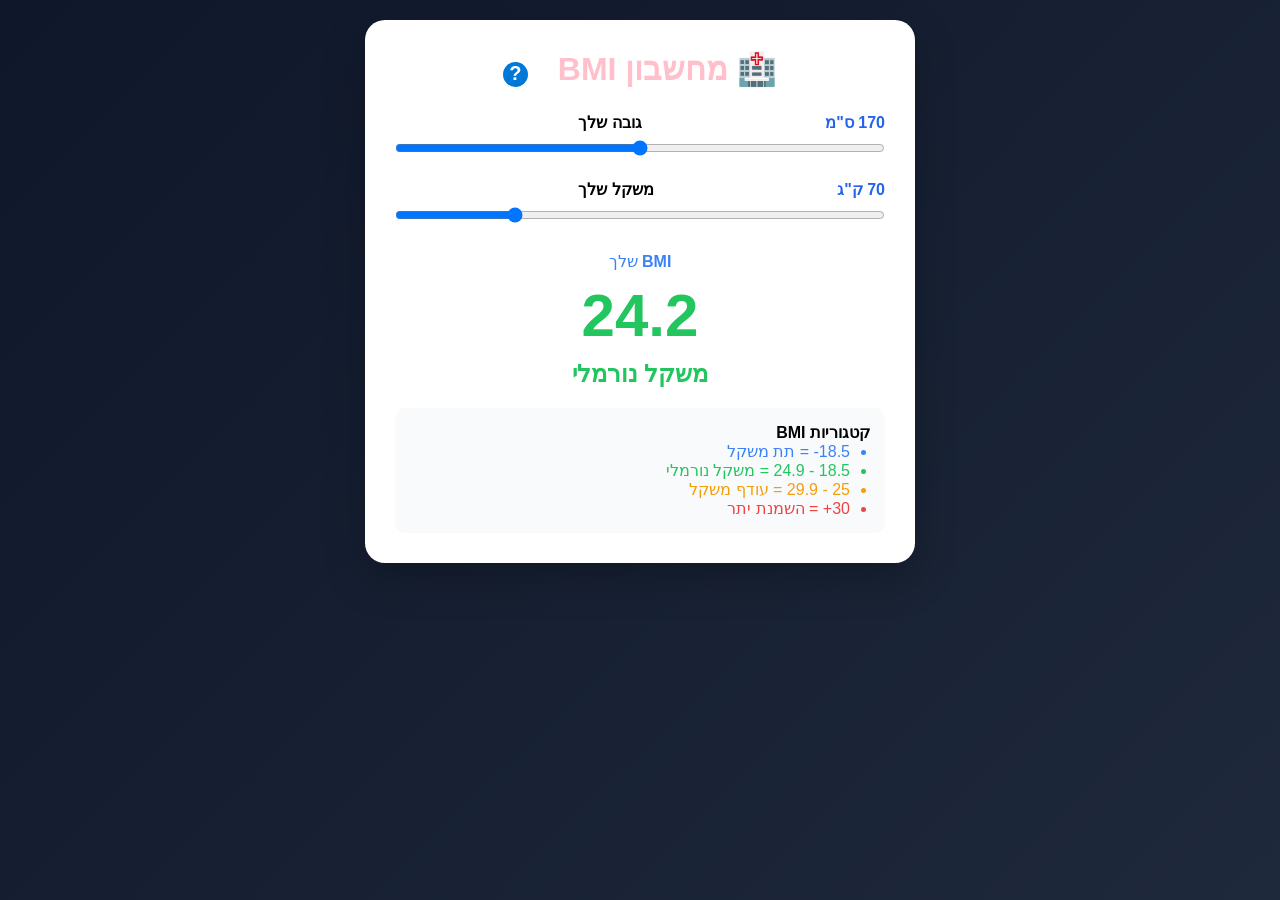
==== index.html @ 79034788 "Add tooltip" ====
<!DOCTYPE html>
<html lang="en">
<head>
<meta charset="UTF-8">
<meta name="viewport" content="width=device-width, initial-scale=1.0">
<title>מחשבון BMI</title>
<link rel="stylesheet" href="styles/bmi.css">

</head>
<body>
 
<div class="container">
    
    <h1 dir="rtl">🏥 מחשבון  BMI<span class="help-icon">?</span></h1>
    <div id="tooltip" class="tooltip" dir="rtl">
        מדד מסת הגוף (Body Mass Index) הוא המדד העולמי המקובל לקביעה האם המשקל תקין או לא. החישוב של ה־BMI הוא המשקל שלך (בקילוגרמים) חלקי הגובה שלך בריבוע (במטרים).
    </div>
    
    <!-- <div class="input-group" dir="rtl">
        <label>
            גיל
            <span class="range-value" id="ageValue">50</span>
        </label>
        <input type="range" id="age" min="30" max="99" value="50">
    </div> -->
    <div class="input-group">
        <label>
            גובה שלך
            <span class="range-value" id="heightValue" dir="rtl">170</span>
        </label>
        <input  type="range" id="height" min="120" max="220" value="170">
    </div>

    <div class="input-group">
        <label>
            משקל שלך
            <span class="range-value" id="weightValue" dir="rtl">70</span>
        </label>
        <input type="range" id="weight" min="30" max="200" value="70">
    </div>

    <div class="result">
        <div id="mybmi">שלך BMI</div>
        <div class="bmi-value" id="bmi">24.2</div>
        <div class="category" id="category">משקל נורמלי</div>
    </div>

    <!-- <div class="scale">
        <div class="scale-bar">
            <div class="pointer" id="pointer"></div>
        </div>

        <div class="legend">
            <span id="underweight">תת משקל</span>
            <span id="normal">משקל תקין</span>
            <span id="overweight">עודף משקל</span>
            <span id="obese">השמנת יתר</span>
        </div>
    </div> -->

    <div class="info" dir="rtl">
        <strong>קטגוריות BMI</strong>
        <ul>
            <li id="underweight">18.5- = תת משקל</li>
            <li id="normal">18.5 - 24.9 = משקל נורמלי</li>
            <li id="overweight">25 - 29.9 = עודף משקל</li>
            <li id="obese">30+ = השמנת יתר</li>
        </ul>
    </div>

</div>

<script src="scripts/bmi.js" ></script>
</body>
</html>
---- styles/bmi.css ----
*{
    margin:0;
    padding:0;
    box-sizing:border-box;
    font-family:'Segoe UI',sans-serif;
}
/* notes */
body{
    background:linear-gradient(135deg,#0f172a,#1e293b);
    min-height:100vh;
    display:flex;
    justify-content:center;
    align-items:self-start;
    padding:20px;
}

.container{
    /* margin-top: 20px; */
    width:100%;
    max-width:550px;
    background:#fff;
    border-radius:20px;
    padding:30px;
    box-shadow:0 15px 40px rgba(0,0,0,.25);
}

h1{
    margin-bottom: 130px;
    text-align:center;
    margin-bottom:25px;
    color:pink;
}
.help-icon{
    margin-right: 30px;
    margin-top: 10px;
    display:inline-block;
    width:25px;
    height:25px;
    /* padding-top: 5px; */
    border-radius:50%;
    background:#0078d7;
    color:white;
    text-align:center;
    cursor:pointer;
    font-size:20px;
}
.tooltip{
    display:none;
    position:absolute;
    background:#333;
    color:white;
    padding:10px;
    border-radius:6px;
    max-width:250px;
    text-align: right;
}
#mybmi{
    color: #3b82f6;
    font-weight: 550;
}
.input-group{
    margin-bottom:20px;
}

label{
    display:block;
    margin-bottom:8px;
    font-weight:600;
    text-align: center;
    color: black;
}

.range-value{
    float:right;
    color:#2563eb;
}

input[type=range]{
    width:100%;
    cursor:pointer;
}

.result{
    text-align:center;
    margin-top:25px;
}

.bmi-value{
    font-size:60px;
    font-weight:bold;
    margin:10px 0;
}

.category{
    font-size:24px;
    font-weight:bold;
}

.scale{
    margin-top:30px;
}

.scale-bar{
    height:25px;
    border-radius:30px;
    background:
    linear-gradient(
        to right,
        #3b82f6 0%,
        #3b82f6 35%,
        #22c55e 18.5%,
        #22c55e 50%,
        #f59e0b 50%,
        #f59e0b 30%,
        #ef4444 75%,
        #ef4444 100%
    );
    position:relative;
}

.pointer{
    position:absolute;
    top:-8px;
    width:10px;
    height:40px;
    background:#111827;
    border-radius:5px;
    transition:.3s;
}

.legend{
    display:flex;
    justify-content:space-evenly;
    font-size:12px;
    margin-top:8px;
      
}
#underweight {
    color: #3b82f6;
}
#normal{
    color: #22c55e;
}
#overweight{
    color: #f59e0b;
}

#obese{
    color: #ef4444;
}
.info{
    margin-top:20px;
    background:#f8fafc;
    padding:15px;
    border-radius:10px;
}

.info ul{
    padding-right:20px;
}

@media(max-width:600px){
    .container {
        /* width: 95%; */
        background: #111827;
    }
    .bmi-value{
        font-size:45px;
    }
    label{
        color: white;
    } 
}
@media(max-width:331px){
    .container {
        /* width: 95%; */
        background: #111827;
    }
    .bmi-value{
        font-size:45px;
    }
    label{
        color: white;
    } 
    h1{
        font-size: 20px;
    }
}
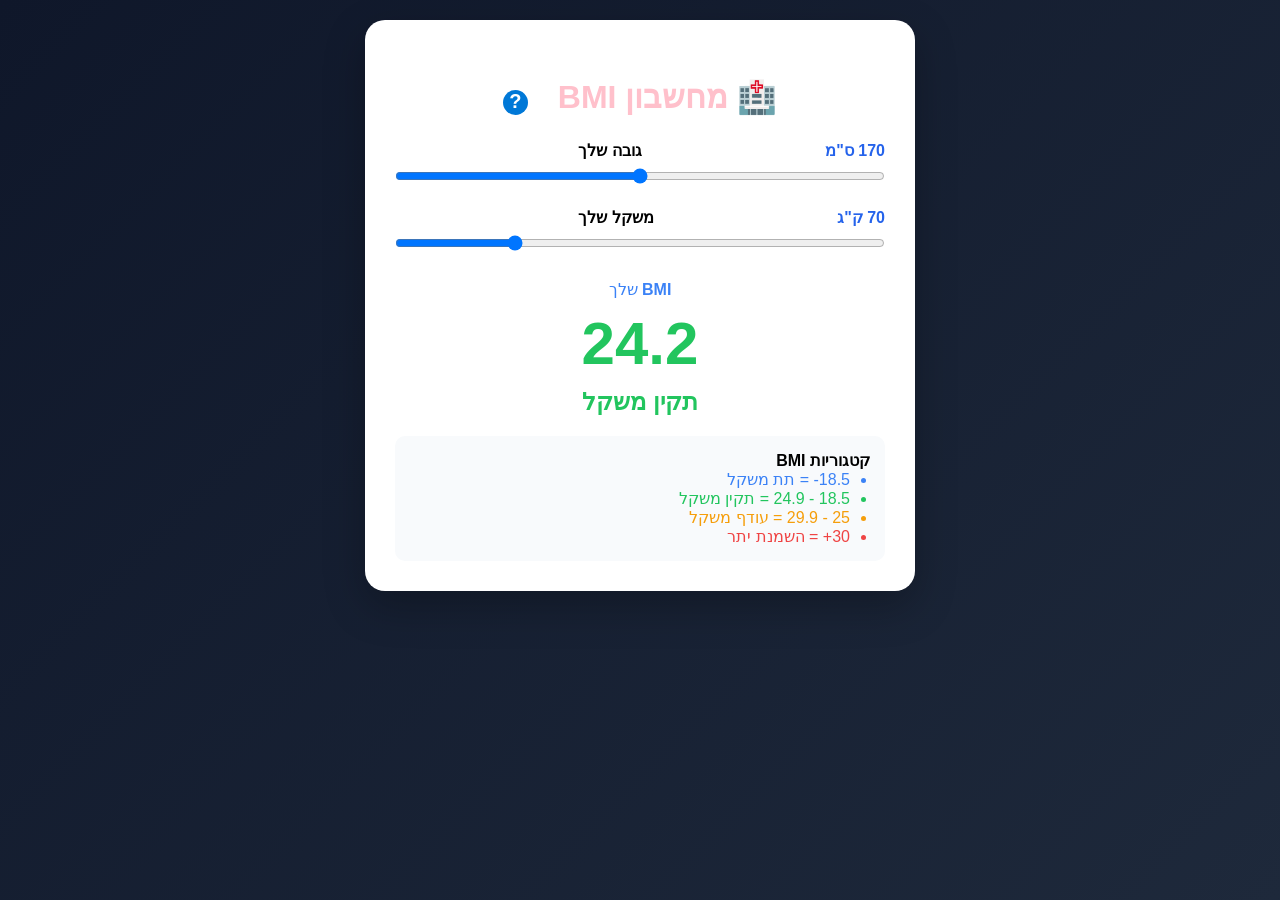
==== commit 0cbc1433: "Update" ====
--- a/index.html
+++ b/index.html
@@ -11,10 +11,23 @@
  
 <div class="container">
     
-    <h1 dir="rtl">🏥 מחשבון  BMI<span class="help-icon">?</span></h1>
-    <div id="tooltip" class="tooltip" dir="rtl">
+    <h1 dir="rtl">🏥 מחשבון  BMI<span class="help-icon" onclick="openHelp()">?</span></h1>
+    <div class="modal" id="helpModal">
+
+    <div class="modal-content">
+
+        <span class="close" onclick="closeHelp()">&times;</span>
+        <br><br>
+         מדד מסת הגוף (Body Mass Index) הוא המדד העולמי המקובל לקביעה האם המשקל תקין או לא. החישוב של ה־BMI הוא המשקל שלך (בקילוגרמים) חלקי הגובה שלך בריבוע (במטרים).
+
+        <!-- <button onclick="closeHelp()">Close</button> -->
+
+    </div>
+
+</div>
+    <!-- <div id="tooltip" class="tooltip" dir="rtl">
         מדד מסת הגוף (Body Mass Index) הוא המדד העולמי המקובל לקביעה האם המשקל תקין או לא. החישוב של ה־BMI הוא המשקל שלך (בקילוגרמים) חלקי הגובה שלך בריבוע (במטרים).
-    </div>
+    </div> -->
     
     <!-- <div class="input-group" dir="rtl">
         <label>
@@ -42,7 +55,7 @@
     <div class="result">
         <div id="mybmi">שלך BMI</div>
         <div class="bmi-value" id="bmi">24.2</div>
-        <div class="category" id="category">משקל נורמלי</div>
+        <div class="category" id="category">משקל תקין</div>
     </div>
 
     <!-- <div class="scale">
@@ -62,7 +75,7 @@
         <strong>קטגוריות BMI</strong>
         <ul>
             <li id="underweight">18.5- = תת משקל</li>
-            <li id="normal">18.5 - 24.9 = משקל נורמלי</li>
+            <li id="normal">18.5 - 24.9 = תקין משקל</li>
             <li id="overweight">25 - 29.9 = עודף משקל</li>
             <li id="obese">30+ = השמנת יתר</li>
         </ul>
--- a/styles/bmi.css
+++ b/styles/bmi.css
@@ -30,9 +30,12 @@
     margin-bottom:25px;
     color:pink;
 }
+
+/* Online help */
+
 .help-icon{
     margin-right: 30px;
-    margin-top: 10px;
+    margin-top: 40px;
     display:inline-block;
     width:25px;
     height:25px;
@@ -44,7 +47,7 @@
     cursor:pointer;
     font-size:20px;
 }
-.tooltip{
+/* .tooltip{s
     display:none;
     position:absolute;
     background:#333;
@@ -53,6 +56,58 @@
     border-radius:6px;
     max-width:250px;
     text-align: right;
+} */
+.help-btn{
+    padding:10px 20px;
+    cursor:pointer;
+}
+
+.modal{
+    max-width:250px;
+    display:none;
+    position:relative;
+    left:0;
+    top:0;
+    /* width:100%;
+    height:100%; */
+    background:rgba(0,0,0,.6);
+    z-index:9999;
+}
+
+.modal-content{
+    /* margin-top: 10px; */
+    direction: rtl;
+    background:rgba(0,0,0,.6);
+    color: white;
+    width:100%;
+    max-width:250px;
+    margin:50px auto;
+    padding:15px;
+    padding-top: 5px;
+    border-radius:8px;
+    position:relative;
+    text-align: right;
+    animation:fadeIn .3s;
+}
+
+.close{
+    /* margin-bottom: 5px; */
+    position:absolute;
+    left:15px;
+    padding-top: 0;
+    /* top:10px; */
+    font-size:30px;
+    cursor:pointer;
+    color:#777;
+}
+
+.close:hover{
+    color:red;
+}
+
+@keyframes fadeIn{
+    from{opacity:0;transform:translateY(-20px);}
+    to{opacity:1;transform:translateY(0);}
 }
 #mybmi{
     color: #3b82f6;
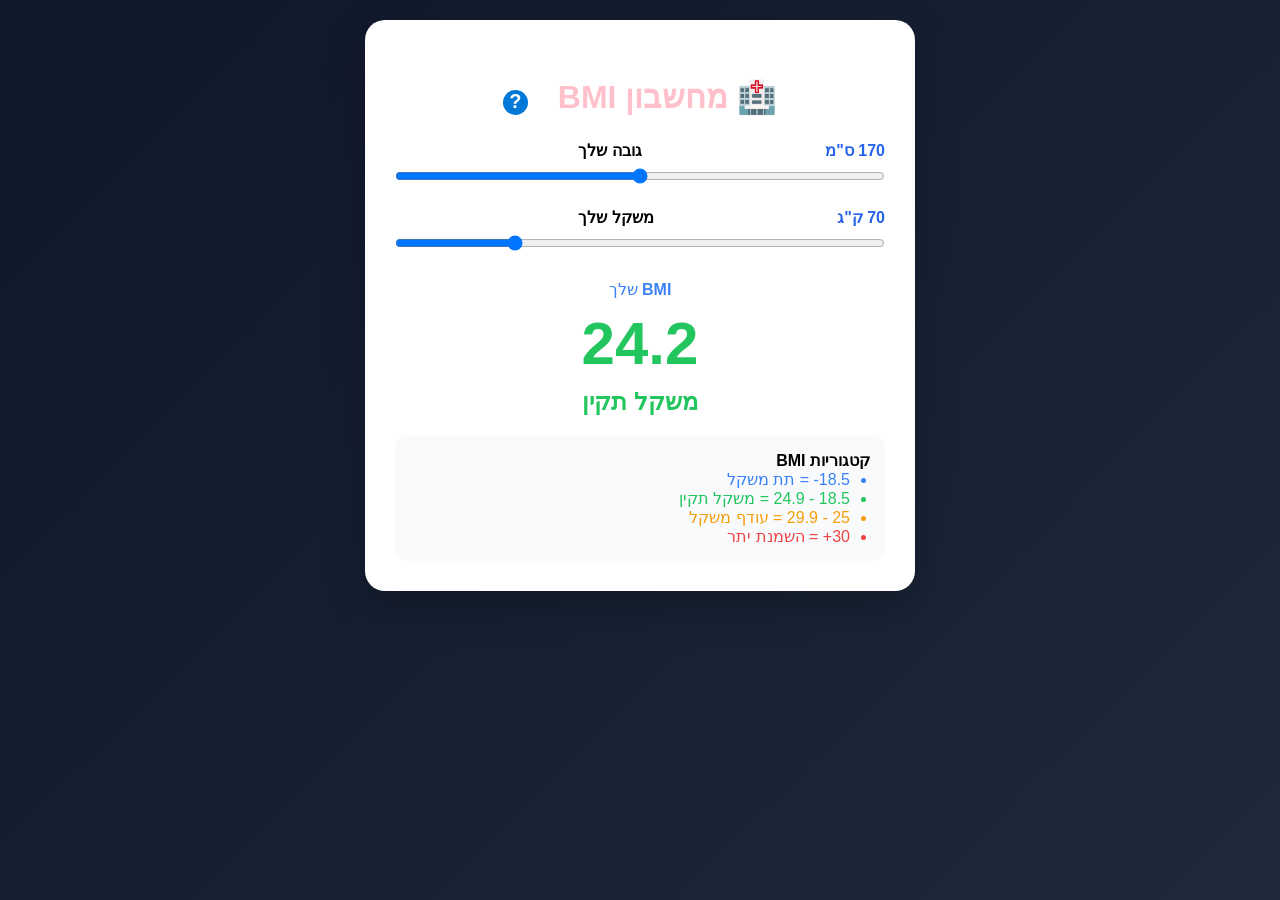
==== commit 44fc51ae: "Update" ====
--- a/index.html
+++ b/index.html
@@ -75,7 +75,7 @@
         <strong>קטגוריות BMI</strong>
         <ul>
             <li id="underweight">18.5- = תת משקל</li>
-            <li id="normal">18.5 - 24.9 = תקין משקל</li>
+            <li id="normal">18.5 - 24.9 = משקל תקין</li>
             <li id="overweight">25 - 29.9 = עודף משקל</li>
             <li id="obese">30+ = השמנת יתר</li>
         </ul>
--- a/styles/bmi.css
+++ b/styles/bmi.css
@@ -63,6 +63,7 @@
 }
 
 .modal{
+    margin-top: -40px;
     max-width:250px;
     display:none;
     position:relative;
@@ -85,7 +86,7 @@
     padding:15px;
     padding-top: 5px;
     border-radius:8px;
-    position:relative;
+    /* position:relative; */
     text-align: right;
     animation:fadeIn .3s;
 }
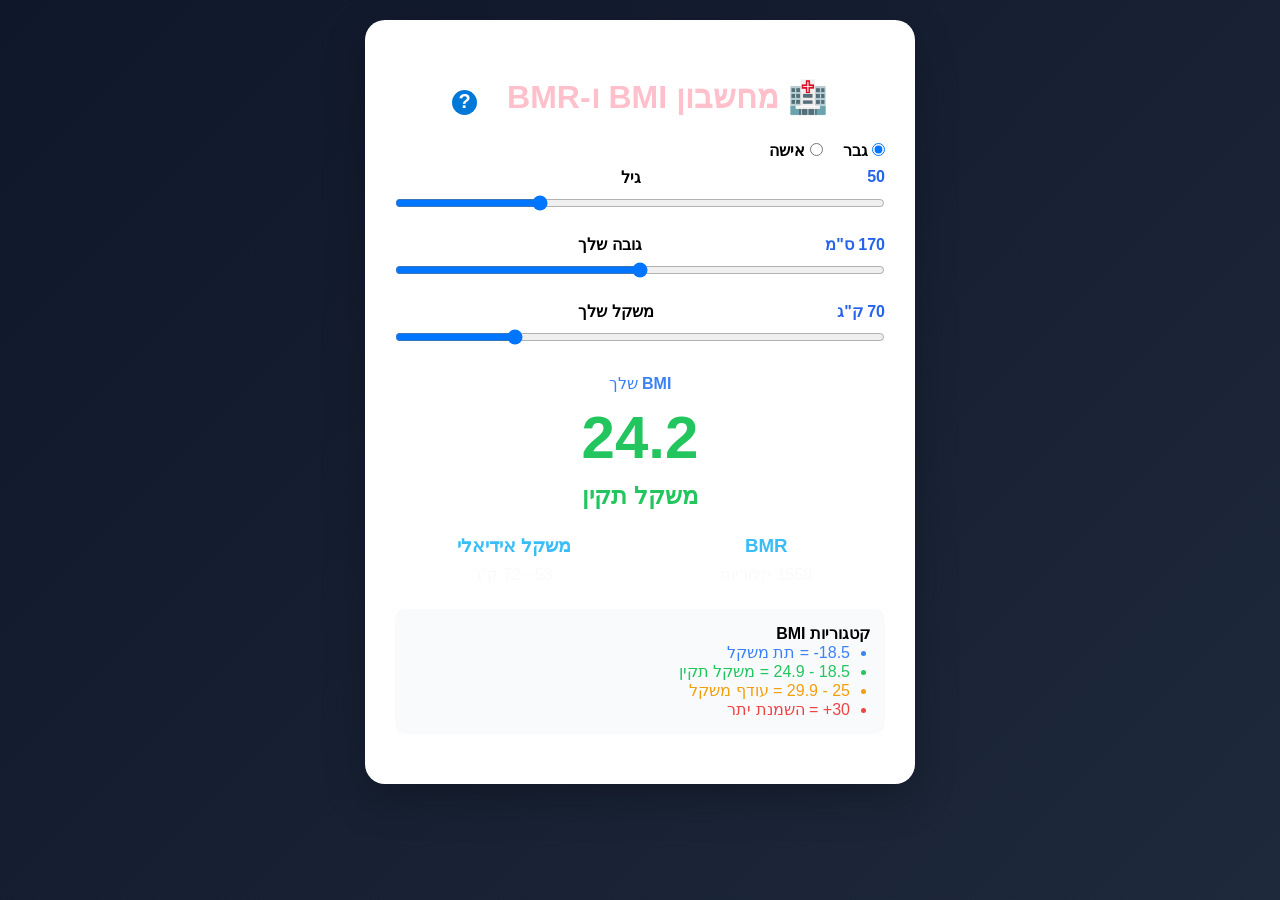
==== commit 3f5f80a1: "Update" ====
--- a/index.html
+++ b/index.html
@@ -4,38 +4,54 @@
 <meta charset="UTF-8">
 <meta name="viewport" content="width=device-width, initial-scale=1.0">
 <title>מחשבון BMI</title>
-<link rel="stylesheet" href="styles/bmi.css">
+<link rel="stylesheet" href="styles/bmi1.css">
 
 </head>
 <body>
  
 <div class="container">
     
-    <h1 dir="rtl">🏥 מחשבון  BMI<span class="help-icon" onclick="openHelp()">?</span></h1>
+    <h1 dir="rtl">🏥 מחשבון  BMI ו-BMR<span class="help-icon" onclick="openHelp()">?</span></h1>
     <div class="modal" id="helpModal">
 
-    <div class="modal-content">
+        <div class="modal-content">
 
-        <span class="close" onclick="closeHelp()">&times;</span>
-        <br><br>
-         מדד מסת הגוף (Body Mass Index) הוא המדד העולמי המקובל לקביעה האם המשקל תקין או לא. החישוב של ה־BMI הוא המשקל שלך (בקילוגרמים) חלקי הגובה שלך בריבוע (במטרים).
+            <span class="close" onclick="closeHelp()">&times;</span>
+            <br><br>
+            BMI - מדד מסת הגוף (Body Mass Index) הוא המדד העולמי המקובל לקביעה האם המשקל תקין או לא. החישוב של ה־BMI הוא המשקל שלך (בקילוגרמים) חלקי הגובה שלך בריבוע (במטרים).
+            <br><br>
+             מדד BMR בודק את קצב חילוף החומרים הבסיסי – Basal Metabolic Rate. מה הכוונה? כמה אנרגיה הגוף שלנו צורך במנוחה לצורך קיום פעילות חיונית כמו נשימה, פעילות עצבית, פעילות מערכת הלב ועוד. המדד הינו כללי ואינו לוקח בחשבון גיל, הרכב גוף, מצבים בריאותיים שונים, הסטורית המשקל ועוד. לקבלת מידע מדויק של מדד BMR ניתן לפנות למכונים המבצעים בדיקות במכשור מקצועי.
 
-        <!-- <button onclick="closeHelp()">Close</button> -->
+            <!-- <button onclick="closeHelp()">Close</button> -->
 
+        </div>
     </div>
-
-</div>
+    
     <!-- <div id="tooltip" class="tooltip" dir="rtl">
         מדד מסת הגוף (Body Mass Index) הוא המדד העולמי המקובל לקביעה האם המשקל תקין או לא. החישוב של ה־BMI הוא המשקל שלך (בקילוגרמים) חלקי הגובה שלך בריבוע (במטרים).
     </div> -->
-    
-    <!-- <div class="input-group" dir="rtl">
+<div class="input-group">
+    <!-- <label>Gender</label> -->
+
+    <div class="gender" id="gender">
+    <label>
+    <input type="radio" name="gender" value="גבר" checked onchange="onGenderChange(event)">
+    גבר
+    </label>
+
+    <label>
+    <input type="radio" name="gender" value="אישה"  onchange="onGenderChange(event)">
+    אישה
+    </label>
+</div>
+    <div class="input-group">
+        
         <label>
             גיל
-            <span class="range-value" id="ageValue">50</span>
+            <span class="range-value" id="ageValue" dir="rtl">50</span>
         </label>
         <input type="range" id="age" min="30" max="99" value="50">
-    </div> -->
+    </div>
     <div class="input-group">
         <label>
             גובה שלך
@@ -56,6 +72,15 @@
         <div id="mybmi">שלך BMI</div>
         <div class="bmi-value" id="bmi">24.2</div>
         <div class="category" id="category">משקל תקין</div>
+        <div class="stats">
+            <div class="box">
+            <h3>BMR</h3>
+            <div id="bmr"></div>
+            </div>
+            <div class="box">
+            <h3>משקל אידיאלי</h3>
+            <div id="ideal"></div>
+        </div>
     </div>
 
     <!-- <div class="scale">
@@ -79,10 +104,19 @@
             <li id="overweight">25 - 29.9 = עודף משקל</li>
             <li id="obese">30+ = השמנת יתר</li>
         </ul>
+        <!-- <div class="box">
+          <strong>BMR</strong>
+          <div id="bmr"></div>
+        </div>
+
+        <div class="box">
+           <strong>משקל מומלץ</strong>
+           <div id="ideal"></div>
+       </div> -->
     </div>
 
 </div>
 
-<script src="scripts/bmi.js" ></script>
+<script src="scripts/bmi1.js" ></script>
 </body>
 </html>
--- a/styles/bmi1.css
+++ b/styles/bmi1.css
@@ -0,0 +1,271 @@
+*{
+    margin:0;
+    padding:0;
+    box-sizing:border-box;
+    font-family:'Segoe UI',sans-serif;
+}
+/* notes */
+body{
+    background:linear-gradient(135deg,#0f172a,#1e293b);
+    min-height:100vh;
+    display:flex;
+    justify-content:center;
+    align-items:self-start;
+    padding:20px;
+}
+
+.container{
+    /* margin-top: 20px; */
+    width:100%;
+    max-width:550px;
+    background:#fff;
+    border-radius:20px;
+    padding:30px;
+    box-shadow:0 15px 40px rgba(0,0,0,.25);
+}
+
+h1{
+    margin-bottom: 130px;
+    text-align:center;
+    margin-bottom:25px;
+    color:pink;
+}
+
+/* Online help */
+
+.help-icon{
+    margin-right: 30px;
+    margin-top: 40px;
+    display:inline-block;
+    width:25px;
+    height:25px;
+    /* padding-top: 5px; */
+    border-radius:50%;
+    background:#0078d7;
+    color:white;
+    text-align:center;
+    cursor:pointer;
+    font-size:20px;
+}
+/* .tooltip{s
+    display:none;
+    position:absolute;
+    background:#333;
+    color:white;
+    padding:10px;
+    border-radius:6px;
+    max-width:250px;
+    text-align: right;
+} */
+.help-btn{
+    padding:10px 20px;
+    cursor:pointer;
+}
+
+.modal{
+    margin-top: -40px;
+    max-width:250px;
+    display:none;
+    position:relative;
+    left:0;
+    top:0;
+    /* width:100%;
+    height:100%; */
+    background:rgba(0,0,0,.6);
+    z-index:9999;
+}
+
+.modal-content{
+    /* margin-top: 10px; */
+    direction: rtl;
+    background:rgba(0,0,0,.6);
+    color: white;
+    width:100%;
+    max-width:250px;
+    margin:50px auto;
+    padding:15px;
+    padding-top: 5px;
+    border-radius:8px;
+    position:relative;
+    text-align: right;
+    animation:fadeIn .3s;
+}
+
+.close{
+    /* margin-bottom: 5px; */
+    position:absolute;
+    left:15px;
+    padding-top: 0;
+    /* top:10px; */
+    font-size:30px;
+    cursor:pointer;
+    color:#777;
+}
+
+.close:hover{
+    color:red;
+}
+
+@keyframes fadeIn{
+    from{opacity:0;transform:translateY(-20px);}
+    to{opacity:1;transform:translateY(0);}
+}
+#mybmi{
+    color: #3b82f6;
+    font-weight: 550;
+}
+.input-group{
+    margin-bottom:20px;
+}
+.gender{
+    direction: rtl;
+    display:flex;
+    gap:20px;
+}
+
+label{
+    display:block;
+    margin-bottom:8px;
+    font-weight:600;
+    text-align: center;
+    color: black;
+}
+
+.range-value{
+    float:right;
+    color:#2563eb;
+}
+
+input[type=range]{
+    width:100%;
+    cursor:pointer;
+}
+
+.result{
+    text-align:center;
+    margin-top:25px;
+}
+
+.bmi-value{
+    font-size:60px;
+    font-weight:bold;
+    margin:10px 0;
+}
+
+.category{
+    font-size:24px;
+    font-weight:bold;
+}
+
+.scale{
+    margin-top:30px;
+}
+
+.scale-bar{
+    height:25px;
+    border-radius:30px;
+    background:
+    linear-gradient(
+        to right,
+        #3b82f6 0%,
+        #3b82f6 35%,
+        #22c55e 18.5%,
+        #22c55e 50%,
+        #f59e0b 50%,
+        #f59e0b 30%,
+        #ef4444 75%,
+        #ef4444 100%
+    );
+    position:relative;
+}
+
+.pointer{
+    position:absolute;
+    top:-8px;
+    width:10px;
+    height:40px;
+    background:#111827;
+    border-radius:5px;
+    transition:.3s;
+}
+
+.legend{
+    display:flex;
+    justify-content:space-evenly;
+    font-size:12px;
+    margin-top:8px;
+      
+}
+#underweight {
+    color: #3b82f6;
+}
+#normal{
+    color: #22c55e;
+}
+#overweight{
+    color: #f59e0b;
+}
+
+#obese{
+    color: #ef4444;
+}
+.stats{
+    direction: rtl;
+    display:grid;
+    grid-template-columns:1fr 1fr;
+    gap:15px;
+    margin-top:20px;
+}
+.box{
+    background:rgba(255,255,255,0.08);
+    padding:5px;
+    border-radius:15px;
+    text-align:center;
+}
+
+.box h3{
+    margin-bottom:8px;
+    color:#38bdf8;
+}
+#bmr,#ideal{
+    color: #f8fafc;
+}
+.info{
+    text-align: right;
+    margin-top:20px;
+    background:#f8fafc;
+    padding:15px;
+    border-radius:10px;
+}
+
+.info ul{
+    padding-right:20px;
+}
+
+@media(max-width:600px){
+    .container {
+        /* width: 95%; */
+        background: #111827;
+    }
+    .bmi-value{
+        font-size:45px;
+    }
+    label{
+        color: white;
+    } 
+}
+@media(max-width:331px){
+    .container {
+        /* width: 95%; */
+        background: #111827;
+    }
+    .bmi-value{
+        font-size:45px;
+    }
+    label{
+        color: white;
+    } 
+    h1{
+        font-size: 20px;
+    }
+}
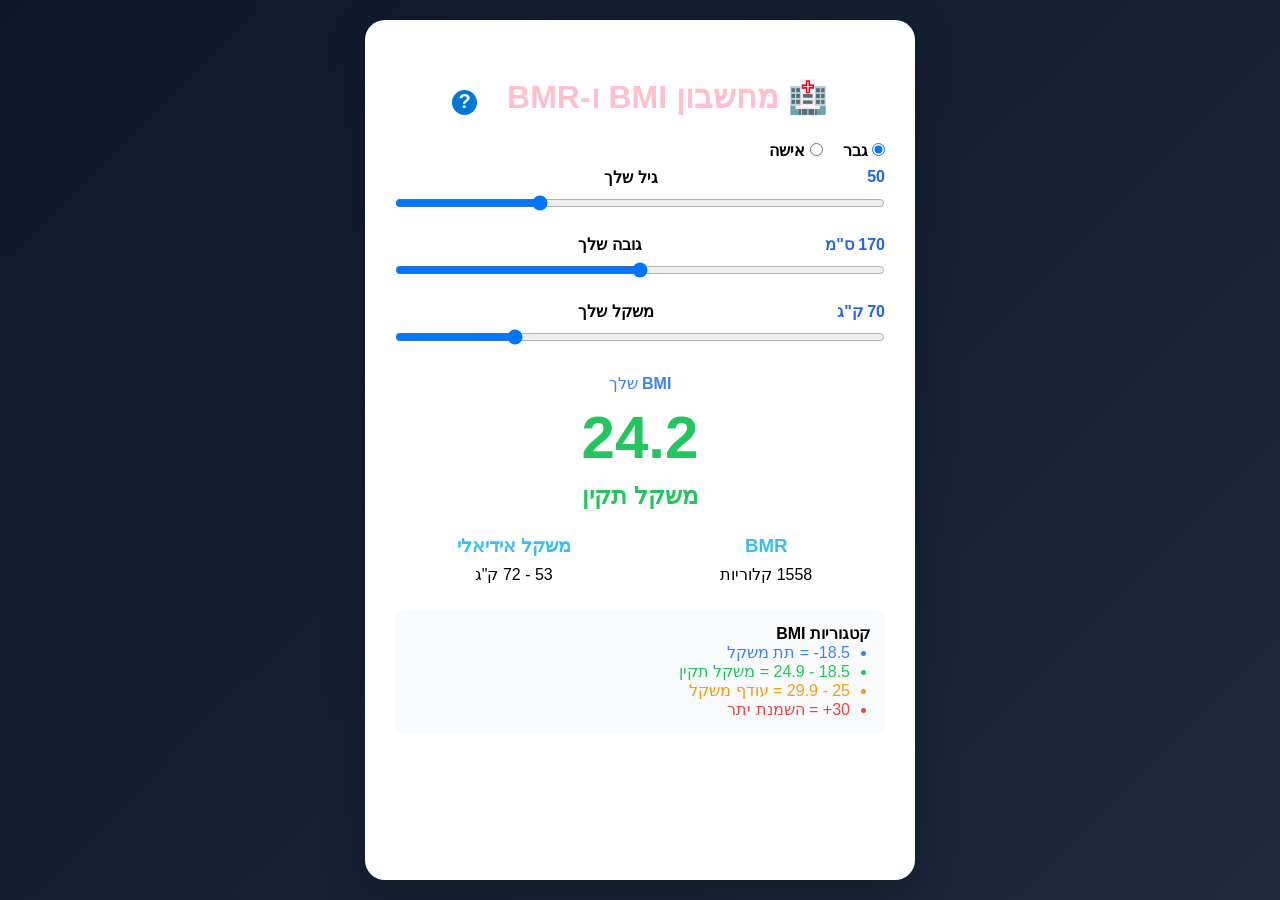
==== commit 156747c3: "Update" ====
--- a/index.html
+++ b/index.html
@@ -47,14 +47,14 @@
     <div class="input-group">
         
         <label>
-            גיל
+          גיל שלך
             <span class="range-value" id="ageValue" dir="rtl">50</span>
         </label>
         <input type="range" id="age" min="30" max="99" value="50">
     </div>
     <div class="input-group">
         <label>
-            גובה שלך
+            גובה שלך  
             <span class="range-value" id="heightValue" dir="rtl">170</span>
         </label>
         <input  type="range" id="height" min="120" max="220" value="170">
--- a/styles/bmi1.css
+++ b/styles/bmi1.css
@@ -6,11 +6,12 @@
 }
 /* notes */
 body{
+    /* margin-top: -50px; */
     background:linear-gradient(135deg,#0f172a,#1e293b);
     min-height:100vh;
     display:flex;
     justify-content:center;
-    align-items:self-start;
+    /* align-items:self-start */
     padding:20px;
 }
 
@@ -25,7 +26,7 @@
 }
 
 h1{
-    margin-bottom: 130px;
+    /* margin-bottom: 130px; */
     text-align:center;
     margin-bottom:25px;
     color:pink;
@@ -228,7 +229,7 @@
     color:#38bdf8;
 }
 #bmr,#ideal{
-    color: #f8fafc;
+    color: black;
 }
 .info{
     text-align: right;
@@ -243,21 +244,15 @@
 }
 
 @media(max-width:600px){
+    body{
+        margin-top: -65px;
+        padding: 0;
+
+    }
     .container {
         /* width: 95%; */
         background: #111827;
-    }
-    .bmi-value{
-        font-size:45px;
-    }
-    label{
-        color: white;
-    } 
-}
-@media(max-width:331px){
-    .container {
-        /* width: 95%; */
-        background: #111827;
+        margin-top: 5px;
     }
     .bmi-value{
         font-size:45px;
@@ -268,4 +263,33 @@
     h1{
         font-size: 20px;
     }
+    #bmr,#ideal{
+    color: #f8fafc;
+    }
+}
+@media(max-width:331px){
+    body{
+        margin-top: -65px;
+        padding: 0;
+
+    }
+    .container {
+        /* width: 95%; */
+        background: #60bb0b;
+    }
+    .bmi-value{
+        font-size:45px;
+    }
+    label{
+        color: white;
+    } 
+    h1{
+        font-size: 16px;
+    }
+    h3{
+        font-size: 14px;
+    }
+    #bmr,#ideal{
+    color: #f8fafc;
+    }   
 }
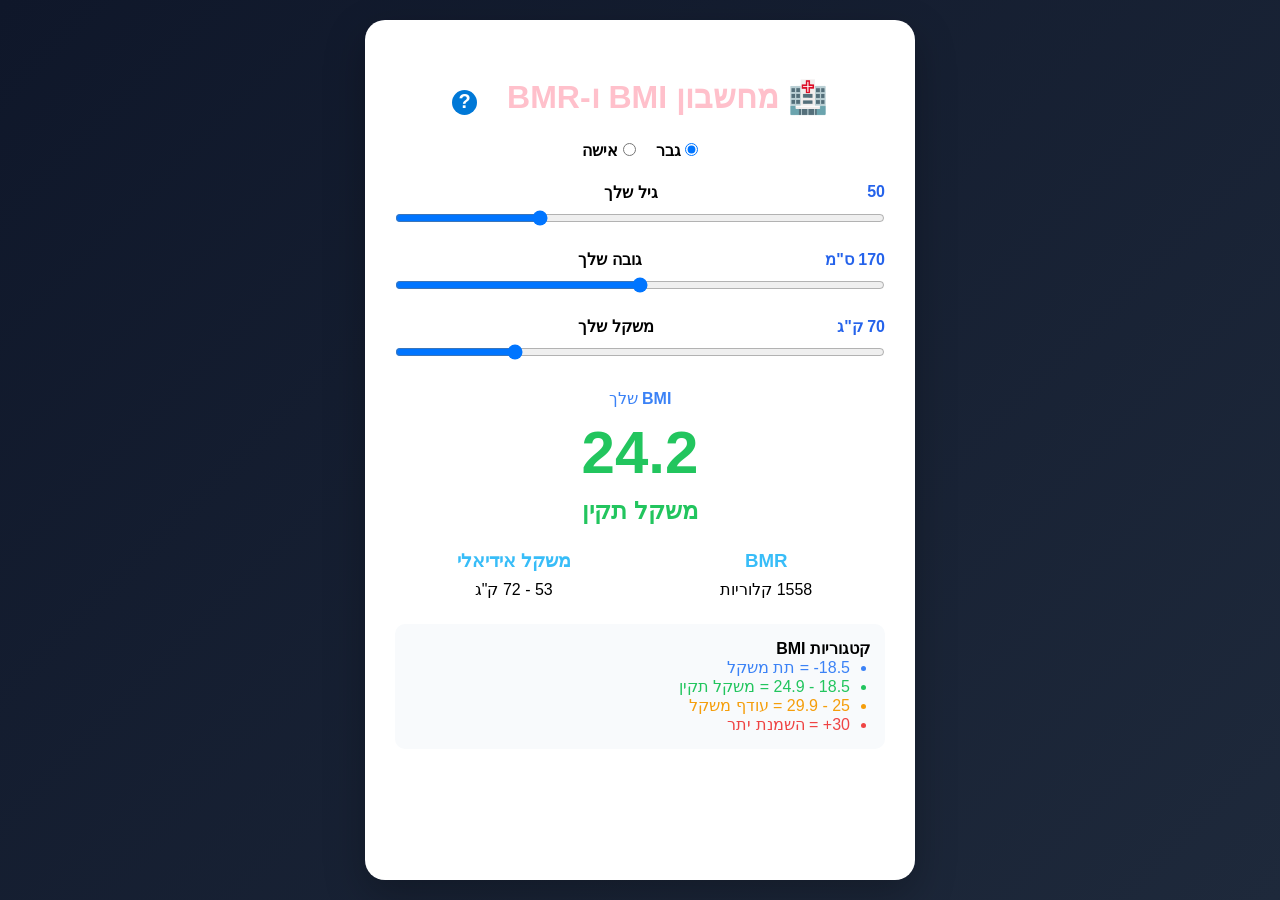
==== commit 7d6d86d1: "Update" ====
--- a/index.html
+++ b/index.html
@@ -11,7 +11,8 @@
  
 <div class="container">
     
-    <h1 dir="rtl">🏥 מחשבון  BMI ו-BMR<span class="help-icon" onclick="openHelp()">?</span></h1>
+    <h1 dir="rtl">
+    🏥 מחשבון  BMI ו-BMR<span class="help-icon" onclick="openHelp()">?</span></h1>
     <div class="modal" id="helpModal">
 
         <div class="modal-content">
@@ -20,8 +21,7 @@
             <br><br>
             BMI - מדד מסת הגוף (Body Mass Index) הוא המדד העולמי המקובל לקביעה האם המשקל תקין או לא. החישוב של ה־BMI הוא המשקל שלך (בקילוגרמים) חלקי הגובה שלך בריבוע (במטרים).
             <br><br>
-             מדד BMR בודק את קצב חילוף החומרים הבסיסי – Basal Metabolic Rate. מה הכוונה? כמה אנרגיה הגוף שלנו צורך במנוחה לצורך קיום פעילות חיונית כמו נשימה, פעילות עצבית, פעילות מערכת הלב ועוד. המדד הינו כללי ואינו לוקח בחשבון גיל, הרכב גוף, מצבים בריאותיים שונים, הסטורית המשקל ועוד. לקבלת מידע מדויק של מדד BMR ניתן לפנות למכונים המבצעים בדיקות במכשור מקצועי.
-
+             מדד BMR בודק את קצב חילוף החומרים הבסיסי – Basal Metabolic Rate. מה הכוונה? כמה אנרגיה הגוף שלנו צורך במנוחה לצורך קיום פעילות חיונית כמו נשימה, פעילות עצבית, פעילות מערכת הלב ועוד. המדד מהווה את החלק הגדול ביותר משריפת הקלוריות היומית שלך, בדרך כלל 60 עד 75%. גם אם תבלו את כל היום במיטה בלי לעשות כלום, הגוף שלך עדיין יזדקק לכמות הקלוריות הזו רק כדי להישאר בחיים.
             <!-- <button onclick="closeHelp()">Close</button> -->
 
         </div>
--- a/styles/bmi1.css
+++ b/styles/bmi1.css
@@ -119,8 +119,10 @@
     margin-bottom:20px;
 }
 .gender{
+    margin-bottom: 15px;
     direction: rtl;
     display:flex;
+    justify-content: center;
     gap:20px;
 }
 
@@ -254,8 +256,11 @@
         background: #111827;
         margin-top: 5px;
     }
+    .category{
+        font-size:20px;
+    }
     .bmi-value{
-        font-size:45px;
+        font-size:30px;
     }
     label{
         color: white;
@@ -263,6 +268,9 @@
     h1{
         font-size: 20px;
     }
+    h3{
+        font-size: 16px;
+    }
     #bmr,#ideal{
     color: #f8fafc;
     }
@@ -275,10 +283,13 @@
     }
     .container {
         /* width: 95%; */
-        background: #60bb0b;
+        background: #111827;
+    }
+    .category{
+        font-size:14px;
     }
     .bmi-value{
-        font-size:45px;
+        font-size:26px;
     }
     label{
         color: white;
